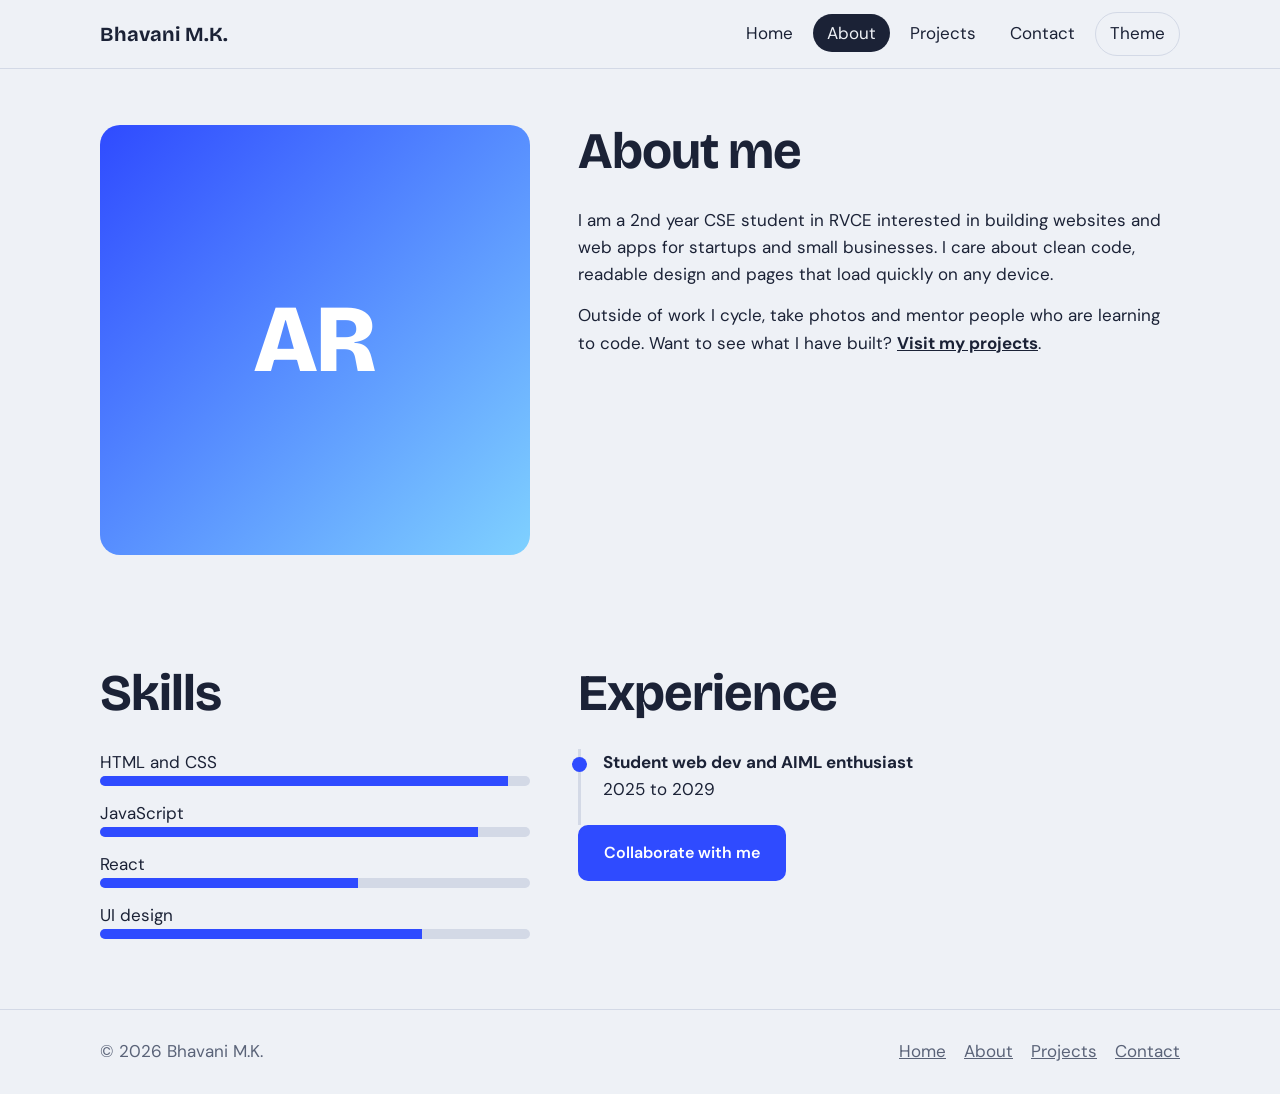
==== about.html @ 40676842 "Initial Commit" ====
<!DOCTYPE html>
<html lang="en">
<head>
<meta charset="UTF-8">
<meta name="viewport" content="width=device-width, initial-scale=1">
<title>About | Bhavani M.K.</title>
<link rel="preconnect" href="https://fonts.googleapis.com">
<link href="https://fonts.googleapis.com/css2?family=Bricolage+Grotesque:wght@600;800&family=DM+Sans:wght@400;600&display=swap" rel="stylesheet">
<link rel="stylesheet" href="style.css">
</head>
<body>
<header><div class="wrap bar">
<a class="logo" href="index.html">Bhavani M.K.</a>
<nav aria-label="Main">
<ul id="nav-list">
<li><a href="index.html">Home</a></li>
<li><a href="about.html" aria-current="page">About</a></li>
<li><a href="projects.html">Projects</a></li>
<li><a href="contact.html">Contact</a></li>
<li><button id="theme" type="button">Theme</button></li>
</ul>
</nav>
<button id="menu" type="button" aria-expanded="false" aria-controls="nav-list">Menu</button>
</div></header>
<main>
<section><div class="wrap split">
<div><div class="avatar" role="img" aria-label="Alex Rivera initials">AR</div></div>
<div>
<h2>About me</h2>
<p>I am a 2nd year CSE student in RVCE interested in building websites and web apps for startups and small businesses. I care about clean code, readable design and pages that load quickly on any device.</p>
<p style="margin-top:14px">Outside of work I cycle, take photos and mentor people who are learning to code. Want to see what I have built? <a href="projects.html"><b>Visit my projects</b></a>.</p>
</div></div></section>
<section><div class="wrap split">
<div><h2>Skills</h2>
<div class="bars">
<div>HTML and CSS<div class="track"><div class="fill" data-level="95"></div></div></div>
<div>JavaScript<div class="track"><div class="fill" data-level="88"></div></div></div>
<div>React<div class="track"><div class="fill" data-level="60"></div></div></div>
<div>UI design<div class="track"><div class="fill" data-level="75"></div></div></div>
</div></div>
<div><h2>Experience</h2>
<ul class="timeline">
<li><b>Student web dev and AIML enthusiast</b>2025 to 2029</li>
</ul>
<a class="btn" href="contact.html">Collaborate with me</a>
</div></div></section>
</main>
<footer><div class="wrap">
<span>© 2026 Bhavani M.K.</span>
<ul>
<li><a href="index.html">Home</a></li><li><a href="about.html">About</a></li>
<li><a href="projects.html">Projects</a></li><li><a href="contact.html">Contact</a></li>
</ul>
</div></footer>
<script src="script.js"></script>
</body>
</html>
---- style.css ----
:root{--bg:#eef1f6;--surface:#fff;--ink:#1b2236;--muted:#5a6378;--line:#d3d9e6;--accent:#2f4bff;--accent-ink:#fff}
:root[data-theme="dark"]{--bg:#12162a;--surface:#1b2038;--ink:#eef1f8;--muted:#a3abc4;--line:#2c3354;--accent:#8fa0ff;--accent-ink:#12162a}
*{box-sizing:border-box;margin:0}
html{scroll-behavior:smooth}
body{font:17px/1.6 "DM Sans",system-ui,sans-serif;background:var(--bg);color:var(--ink);min-height:100vh;display:flex;flex-direction:column}
h1,h2,h3{font-family:"Bricolage Grotesque","DM Sans",sans-serif;line-height:1.05;letter-spacing:-.02em}
a{color:inherit}
:focus-visible{outline:3px solid var(--accent);outline-offset:3px}
.wrap{width:min(1080px,92%);margin:0 auto}
main{flex:1}

/* header */
header{border-bottom:1px solid var(--line);position:sticky;top:0;background:var(--bg);z-index:10}
.bar{display:flex;align-items:center;justify-content:space-between;height:68px}
.logo{font:700 1.25rem "Bricolage Grotesque",sans-serif;text-decoration:none}
nav ul{display:flex;gap:6px;list-style:none;padding:0;align-items:center}
nav a{text-decoration:none;padding:8px 14px;border-radius:99px}
nav a:hover{background:var(--surface)}
nav a[aria-current="page"]{background:var(--ink);color:var(--bg)}
#theme,#menu{background:none;border:1px solid var(--line);color:var(--ink);border-radius:99px;padding:7px 14px;font:inherit;cursor:pointer}
#menu{display:none}

/* hero */
.hero{padding:clamp(48px,9vw,110px) 0 60px}
.hero h1{font-size:clamp(3rem,11vw,8.5rem);font-weight:800}
.hero h1 span{display:block;color:var(--accent)}
.hero p{max-width:34em;margin:28px 0;font-size:1.2rem;color:var(--muted)}
.role{border-bottom:3px solid var(--accent);color:var(--ink)}
.btns{display:flex;gap:12px;flex-wrap:wrap}
.btn{display:inline-block;padding:13px 24px;border-radius:10px;background:var(--accent);color:var(--accent-ink);text-decoration:none;font-weight:600;border:2px solid var(--accent);cursor:pointer;font-size:1rem}
.btn.ghost{background:none;color:var(--ink);border-color:var(--ink)}
.btn:hover{transform:translateY(-2px)}

/* sections */
section{padding:56px 0}
h2{font-size:clamp(2rem,5vw,3.2rem);margin-bottom:28px}
.grid{display:grid;grid-template-columns:repeat(auto-fill,minmax(290px,1fr));gap:20px}
.card{background:var(--surface);border:1px solid var(--line);border-radius:14px;padding:26px;display:flex;flex-direction:column;gap:10px}
.card h3{font-size:1.5rem}
.card p{color:var(--muted)}
.card a.more{margin-top:auto;font-weight:600;color:var(--accent)}
.tags{display:flex;gap:8px;flex-wrap:wrap;list-style:none;padding:0}
.tags li{font-size:.85rem;border:1px solid var(--line);border-radius:99px;padding:2px 12px}
.thumb{height:140px;border-radius:10px;margin-bottom:6px}
.t1{background:linear-gradient(135deg,#2f4bff,#7fd1ff)}.t2{background:linear-gradient(135deg,#ff7a59,#ffd36b)}
.t3{background:linear-gradient(135deg,#1db98a,#b5f2a0)}.t4{background:linear-gradient(135deg,#9a5bff,#ff8fd0)}

/* about */
.split{display:grid;grid-template-columns:1fr 1.4fr;gap:48px}
.avatar{aspect-ratio:1;border-radius:20px;background:linear-gradient(135deg,var(--accent),#7fd1ff);display:grid;place-items:center;font:800 6rem "Bricolage Grotesque",sans-serif;color:#fff}
.timeline{list-style:none;padding:0;border-left:3px solid var(--line)}
.timeline li{padding:0 0 22px 22px;position:relative}
.timeline li::before{content:"";position:absolute;left:-9px;top:8px;width:15px;height:15px;border-radius:50%;background:var(--accent)}
.timeline b{display:block}
.bars div{margin-bottom:14px}
.bars .track{height:10px;background:var(--line);border-radius:9px;overflow:hidden}
.bars .fill{height:100%;width:0;background:var(--accent);transition:width 1s}

/* filters + form */
.filters{display:flex;gap:10px;flex-wrap:wrap;margin-bottom:26px}
.filters button{padding:8px 18px;border-radius:99px;border:1px solid var(--line);background:var(--surface);color:var(--ink);font:inherit;cursor:pointer}
.filters button.on{background:var(--ink);color:var(--bg)}
form{display:grid;gap:16px;max-width:560px}
label{display:grid;gap:6px;font-weight:600}
input,textarea{font:inherit;padding:12px;border-radius:10px;border:1px solid var(--line);background:var(--surface);color:var(--ink)}
.err{color:#d33;font-size:.9rem;min-height:1.2em;font-weight:400}
#status{font-weight:600;color:var(--accent)}

footer{border-top:1px solid var(--line);padding:28px 0;color:var(--muted)}
footer .wrap{display:flex;justify-content:space-between;gap:16px;flex-wrap:wrap}
footer ul{display:flex;gap:18px;list-style:none;padding:0}

@media(max-width:760px){
 #menu{display:block}
 nav ul{display:none;position:absolute;top:68px;left:0;right:0;background:var(--bg);flex-direction:column;align-items:stretch;padding:12px 4%;border-bottom:1px solid var(--line)}
 nav ul.open{display:flex}
 .split{grid-template-columns:1fr}
}
@media(prefers-reduced-motion:reduce){*{transition:none!important;scroll-behavior:auto!important}}
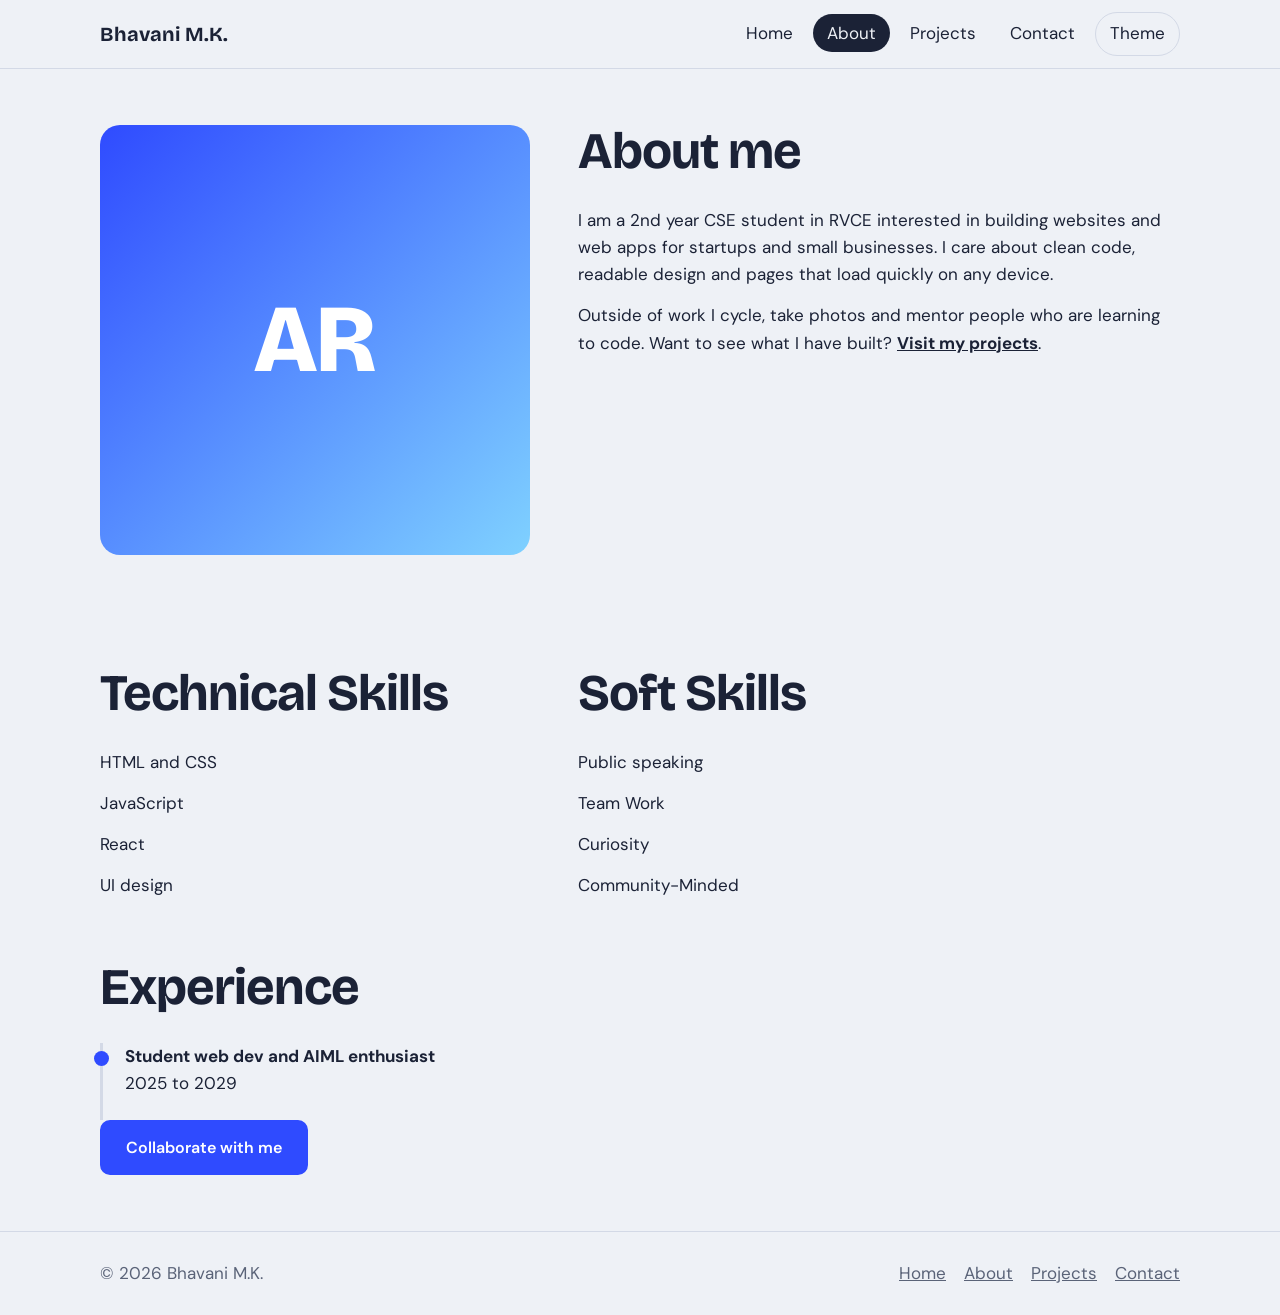
==== commit 58b082b2: "Changed about section" ====
--- a/about.html
+++ b/about.html
@@ -31,12 +31,19 @@
 <p style="margin-top:14px">Outside of work I cycle, take photos and mentor people who are learning to code. Want to see what I have built? <a href="projects.html"><b>Visit my projects</b></a>.</p>
 </div></div></section>
 <section><div class="wrap split">
-<div><h2>Skills</h2>
+<div><h2>Technical Skills</h2>
 <div class="bars">
-<div>HTML and CSS<div class="track"><div class="fill" data-level="95"></div></div></div>
-<div>JavaScript<div class="track"><div class="fill" data-level="88"></div></div></div>
-<div>React<div class="track"><div class="fill" data-level="60"></div></div></div>
-<div>UI design<div class="track"><div class="fill" data-level="75"></div></div></div>
+<div>HTML and CSS</div>
+<div>JavaScript</div>
+<div>React</div>
+<div>UI design</div>
+</div></div>
+<div><h2>Soft Skills</h2>
+<div class="bars">
+<div>Public speaking</div>
+<div>Team Work</div>
+<div>Curiosity</div>
+<div>Community-Minded</div>
 </div></div>
 <div><h2>Experience</h2>
 <ul class="timeline">
@@ -55,3 +62,8 @@
 <script src="script.js"></script>
 </body>
 </html>
+
+
+
+
+<!-- <div class="track"><div class="fill" data-level="95"></div></div> -->
